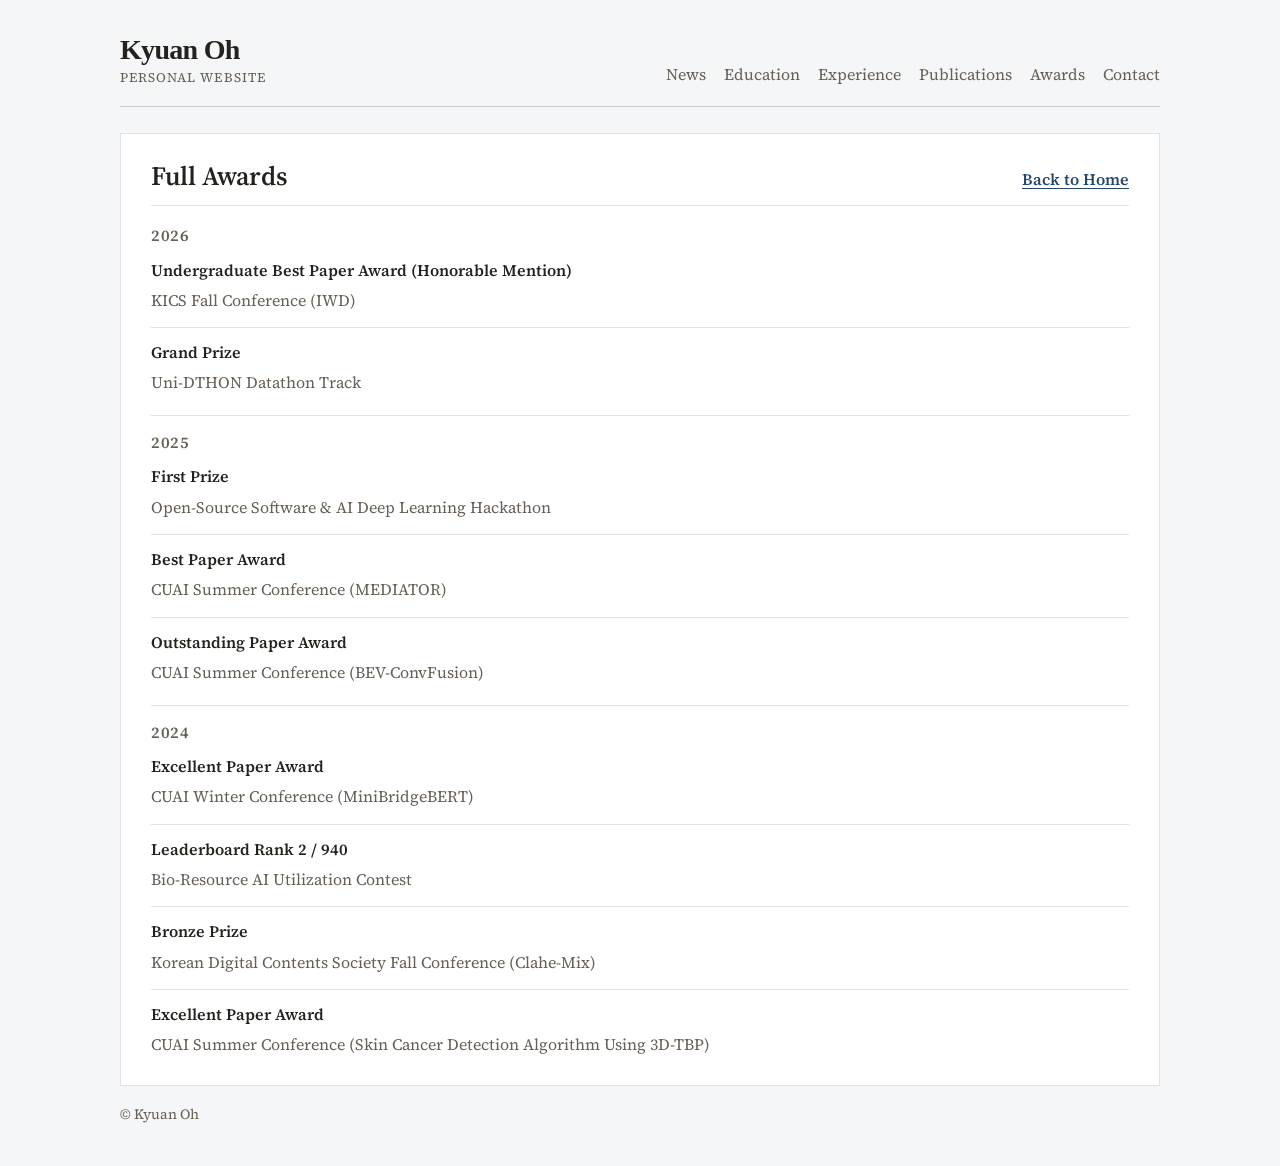
==== awards.html @ f1e6576f "Centre link icons on text and show email address in Contact" ====
<!DOCTYPE html>
<html lang="en">
  <head>
    <meta charset="UTF-8" />
    <script src="assets/js/viewport.js?v=20260709a"></script>
    <title>Kyuan Oh | Full Awards</title>
    <meta property="og:title" content="Kyuan Oh" />
    <meta property="og:description" content="Personal website for Kyuan Oh." />
    <meta property="og:type" content="website" />
    <meta property="og:image" content="https://kyuanoh.github.io/assets/images/social-preview.png" />
    <meta name="twitter:card" content="summary_large_image" />
    <meta name="twitter:image" content="https://kyuanoh.github.io/assets/images/social-preview.png" />
    <link rel="icon" href="assets/images/ko-mark.svg" type="image/svg+xml" />
    <link rel="apple-touch-icon" href="assets/images/apple-touch-icon.png" />
    <link rel="preconnect" href="https://fonts.googleapis.com" />
    <link rel="preconnect" href="https://fonts.gstatic.com" crossorigin />
    <link
      href="https://fonts.googleapis.com/css2?family=Inter:wght@400;500;600&family=Noto+Sans+KR:wght@400;500;600&family=Noto+Serif+KR:wght@400;500;600;700;900&family=Source+Serif+4:ital,opsz,wght@0,8..60,400;0,8..60,600;0,8..60,800;1,8..60,400&display=swap"
      rel="stylesheet"
    />
    <link rel="stylesheet" href="assets/css/styles.css?v=20261124t" />
    <script async src="https://www.googletagmanager.com/gtag/js?id=G-MFDS5FYYSD"></script>
    <script>
      window.dataLayer = window.dataLayer || [];
      function gtag(){dataLayer.push(arguments);}
      gtag('js', new Date());
      gtag('config', 'G-MFDS5FYYSD');
    </script>
  </head>
  <body data-page="onepage">
    <div class="onepage-shell">
      <header class="onepage-header">
        <a class="onepage-brand" href="index.html" aria-label="Kyuan Oh home">
          <span>Kyuan Oh</span>
          <small>Personal Website</small>
        </a>
        <nav class="onepage-nav" aria-label="Primary">
          <a href="index.html#news">News</a>
          <a href="index.html#education">Education</a>
          <a href="index.html#experience">Experience</a>
          <a href="publications.html">Publications</a>
          <a href="awards.html">Awards</a>
          <a href="index.html#contact">Contact</a>
        </nav>
      </header>

      <main class="onepage-main">
        <section class="onepage-box">
          <div class="section-heading-row">
            <h2>Full Awards</h2>
            <a class="text-link" href="index.html#awards">Back to Home</a>
          </div>
          <div class="award-year-list">
            <article>
              <p class="year-label">2026</p>
              <div class="onepage-simple-list">
                <article>
                  <h3>Undergraduate Best Paper Award (Honorable Mention)</h3>
                  <p>KICS Fall Conference (IWD)</p>
                </article>
                <article>
                  <h3>Grand Prize</h3>
                  <p>Uni-DTHON Datathon Track</p>
                </article>
              </div>
            </article>
            <article>
              <p class="year-label">2025</p>
              <div class="onepage-simple-list">
                <article>
                  <h3>First Prize</h3>
                  <p>Open-Source Software &amp; AI Deep Learning Hackathon</p>
                </article>
                <article>
                  <h3>Best Paper Award</h3>
                  <p>CUAI Summer Conference (MEDIATOR)</p>
                </article>
                <article>
                  <h3>Outstanding Paper Award</h3>
                  <p>CUAI Summer Conference (BEV-ConvFusion)</p>
                </article>
              </div>
            </article>
            <article>
              <p class="year-label">2024</p>
              <div class="onepage-simple-list">
                <article>
                  <h3>Excellent Paper Award</h3>
                  <p>CUAI Winter Conference (MiniBridgeBERT)</p>
                </article>
                <article>
                  <h3>Leaderboard Rank 2 / 940</h3>
                  <p>Bio-Resource AI Utilization Contest</p>
                </article>
                <article>
                  <h3>Bronze Prize</h3>
                  <p>Korean Digital Contents Society Fall Conference (Clahe-Mix)</p>
                </article>
                <article>
                  <h3>Excellent Paper Award</h3>
                  <p>CUAI Summer Conference (Skin Cancer Detection Algorithm Using 3D-TBP)</p>
                </article>
              </div>
            </article>
          </div>
        </section>
      </main>

      <footer class="onepage-footer">
        <p>© Kyuan Oh</p>
      </footer>
    </div>
  </body>
</html>
---- assets/css/styles.css ----
:root {
  --bg: #f5f6f7;
  --panel: #ffffff;
  --line: #e1e3e6;
  --line-strong: #c9cdd2;
  --text: #25221d;
  --muted: #665f55;
  --accent: #24476a;
  --red: #9b1c31;
  --serif: "Source Serif 4", "Noto Serif KR", Georgia, "Times New Roman", serif;
  --sans: "Inter", "Noto Sans KR", "Helvetica Neue", Helvetica, Arial, sans-serif;
  --font-serif: var(--serif);
}

* {
  box-sizing: border-box;
}

html {
  scroll-behavior: smooth;
}

body {
  min-width: 1120px;
  margin: 0;
  background: var(--bg);
  color: var(--text);
  font-family: var(--serif);
  -webkit-font-smoothing: antialiased;
  text-rendering: optimizeLegibility;
}

h1,
h2,
h3,
h4,
strong,
b {
  font-weight: 600;
}

a {
  color: inherit;
  text-decoration: none;
}

.onepage-shell {
  width: 1040px;
  margin: 0 auto;
  padding: 34px 0 28px;
}

.onepage-header {
  display: flex;
  align-items: flex-end;
  justify-content: space-between;
  gap: 28px;
  padding-bottom: 20px;
  border-bottom: 1px solid var(--line-strong);
}

.onepage-brand {
  display: grid;
  gap: 2px;
}

.onepage-brand span,
.onepage-bio h1 {
  font-family: Georgia, "Times New Roman", serif;
  font-weight: 600;
  letter-spacing: -0.025em;
}

.onepage-brand span {
  font-size: 1.75rem;
}

.onepage-brand small,
.onepage-kicker,
.onepage-footnote {
  color: var(--muted);
  font-size: 0.82rem;
  letter-spacing: 0.08em;
  text-transform: uppercase;
}

.onepage-nav {
  display: flex;
  gap: 18px;
  color: var(--muted);
  font-family: var(--serif);
}

.onepage-nav a {
  border-bottom: 1px solid transparent;
}

.onepage-nav a:hover {
  color: var(--text);
  border-bottom-color: var(--text);
}

.onepage-main,
.onepage-stack,
.award-year-list,
.award-org-list,
.dash-lines {
  display: grid;
}

.onepage-main {
  gap: 22px;
  padding-top: 26px;
}

.onepage-stack {
  gap: 22px;
}

.onepage-box {
  border: 1px solid var(--line);
  background: var(--panel);
  padding: 26px 30px;
}

.onepage-hero {
  display: grid;
  grid-template-columns: 240px minmax(0, 1fr);
  gap: 26px;
  align-items: start;
}

.onepage-portrait,
.education-logo-panel,
.onepage-logo-panel {
  border: 1px solid var(--line);
  background: #fff;
}

.onepage-portrait {
  padding: 0;
  border-radius: 0;
  overflow: visible;
}

.onepage-portrait img {
  display: block;
  width: 100%;
  height: auto;
  border-radius: 0;
  object-fit: initial;
}

.onepage-bio h1,
.onepage-box h2,
.onepage-box h3,
.onepage-box h4,
p {
  margin-top: 0;
}

.onepage-bio h1 {
  margin-bottom: 14px;
  font-size: 3.1rem;
  line-height: 1;
}

.korean-name {
  font-family: "Noto Serif KR", var(--serif);
  font-size: 0.8em;
  font-weight: 1000;
  letter-spacing: 0;
  white-space: nowrap;
  vertical-align: 0.08em;
}

.onepage-box h2 {
  margin-bottom: 16px;
  padding-bottom: 12px;
  border-bottom: 1px solid var(--line);
  font-size: 1.65rem;
  line-height: 1.25;
}

.onepage-box h3 {
  margin-bottom: 5px;
  font-size: 1rem;
  font-weight: 600;
  line-height: 1.45;
}

.onepage-box h4 {
  margin-bottom: 5px;
  font-size: 0.98rem;
  font-weight: 600;
}

.onepage-bio p,
.onepage-box p {
  color: var(--muted);
  line-height: 1.72;
}

.onepage-bio p {
  max-width: none;
  margin-bottom: 12px;
}

.onepage-kicker,
.onepage-footnote {
  margin-bottom: 10px;
}

.onepage-list article,
.onepage-publications article,
.onepage-simple-list article,
.onepage-logo-list article,
.award-year-list > article,
.award-org-list > article {
  border-top: 1px solid var(--line);
  padding-top: 13px;
}

.onepage-list article:first-child,
.onepage-publications article:first-child,
.onepage-simple-list article:first-child,
.onepage-logo-list article:first-child,
.award-year-list > article:first-child,
.award-org-list > article:first-child {
  border-top: 0;
  padding-top: 0;
}

.onepage-list article,
.onepage-publications article,
.onepage-simple-list article,
.onepage-logo-list article {
  padding-bottom: 13px;
}

.onepage-list article:last-child,
.onepage-publications article:last-child,
.onepage-simple-list article:last-child,
.onepage-logo-list article:last-child {
  padding-bottom: 0;
}


.news-list-onepage {
  padding-right: 0;
}

.news-list-onepage article {
  display: grid;
  grid-template-columns: 86px minmax(0, 1fr);
  gap: 18px;
  align-items: center;
}

.news-list-onepage article[hidden] {
  display: none;
}

.news-list-onepage article.page-first {
  border-top: 0;
  padding-top: 0;
}

.news-pager {
  display: flex;
  align-items: center;
  justify-content: center;
  gap: 12px;
  margin-top: 14px;
  color: var(--muted);
  font-family: var(--font-serif);
  font-size: 16px;
}

.news-pager[hidden] {
  display: none;
}

.news-pager button {
  display: inline-flex;
  align-items: center;
  justify-content: center;
  width: 28px;
  height: 28px;
  padding: 0;
  border: 0;
  background: transparent;
  color: var(--accent);
  cursor: pointer;
}

.news-pager button svg {
  display: block;
  width: 16px;
  height: 16px;
}

.news-pager [data-news-status] {
  line-height: 28px;
  font-variant-numeric: tabular-nums;
}

.news-list-onepage time {
  color: var(--text);
  font-weight: 600;
  font-variant-numeric: tabular-nums;
}

.news-list-onepage p,
.onepage-publications p,
.onepage-simple-list p,
.dash-lines p,
.dash-line,
.scholarship-items p {
  margin-bottom: 0;
}

.news-kaist,
.news-cau,
.text-link,
.text-links a {
  color: var(--accent);
}

.onepage-red,
.venue,
.text-link:hover,
.text-links a:hover {
  color: var(--red);
}

.news-strong,
.news-paper {
  color: var(--text);
  font-weight: 400;
}

.news-emphasis {
  font-weight: 600;
}

.onepage-education-card,
.onepage-logo-item {
  display: grid;
  grid-template-columns: 112px minmax(0, 1fr);
  gap: 22px;
  align-items: start;
}

.onepage-education-card,
.onepage-logo-item {
  align-items: center;
}

.education-logo-panel,
.onepage-logo-panel {
  display: flex;
  width: 112px;
  height: 112px;
  min-height: 112px;
  align-items: center;
  justify-content: center;
  padding: 18px;
}

.cuai-logo-panel {
  padding: 0;
}

#education .onepage-education-card + .onepage-education-card {
  margin-top: 20px;
  padding-top: 20px;
  border-top: 1px solid var(--line);
}

.kaist-logo-panel {
  padding: 8px;
}

.education-logo-panel .kaist-logo {
  width: 100%;
  max-width: 96px;
  height: auto;
}

.onepage-logo-panel {
  padding: 12px;
}

.education-logo-panel img,
.onepage-logo-panel img {
  display: block;
  max-width: 76px;
  max-height: 76px;
  object-fit: contain;
}

.education-logo-panel .cau-logo,
.onepage-logo-panel .cau-logo {
  max-width: 90px;
  max-height: 90px;
}

.education-logo-panel .cuai-logo,
.onepage-logo-panel .cuai-logo {
  width: 100%;
  height: 100%;
  max-width: none;
  max-height: none;
  object-fit: cover;
}

.onepage-logo-panel .cvml-logo {
  max-width: 96px;
  max-height: 96px;
}

.onepage-logo-panel .multi-logo {
  max-width: 98px;
  max-height: 74px;
}

.onepage-logo-item > div {
  min-height: 0;
}

.onepage-logo-item .experience-meta:last-child {
  margin-bottom: 0;
}

.education-copy article {
  border-top: 0;
  padding: 0;
}

.item-heading-row {
  display: flex;
  align-items: baseline;
  justify-content: space-between;
  gap: 24px;
}

.item-heading-row h3 {
  margin-bottom: 5px;
}

.item-heading-row span {
  flex: 0 0 auto;
  color: var(--muted);
  font-size: 0.96rem;
  white-space: nowrap;
}

.education-copy p {
  color: var(--text);
}

.education-copy p {
  margin-bottom: 9px;
  line-height: 1.78;
}

.education-copy .item-heading-row {
  margin-bottom: 9px;
}

.education-copy .item-heading-row h3 {
  margin-bottom: 0;
}

.education-copy p:last-child {
  margin-bottom: 0;
}

.community-row {
  display: flex;
  align-items: baseline;
  justify-content: space-between;
  gap: 24px;
  margin-bottom: 4px !important;
  line-height: 1.42 !important;
}

.education-copy .community-row {
  color: var(--muted);
}

.community-row span:last-child {
  flex: 0 0 auto;
  color: var(--muted);
  font-size: 0.96rem;
  white-space: nowrap;
}

.education-muted,
.venue-muted,
.scholarship-group > h3 span {
  color: var(--muted) !important;
}

.experience-meta {
  margin: 0 0 4px;
  line-height: 1.46;
}

.onepage-box .experience-role {
  color: var(--text);
}

.experience-link {
  margin-top: 4px;
}

.scholarship-group {
  border-top: 0;
  padding-top: 0;
}

.section-heading-row {
  display: flex;
  align-items: baseline;
  justify-content: space-between;
  gap: 18px;
  margin-bottom: 16px;
  padding-bottom: 12px;
  border-bottom: 1px solid var(--line);
}

.section-heading-row h2 {
  margin-bottom: 0;
  padding-bottom: 0;
  border-bottom: 0;
}

.onepage-publications article {
  display: grid;
  gap: 3px;
}

.venue,
.year-label {
  font-weight: 600;
  font-variant-numeric: tabular-nums;
}

.venue {
  margin-bottom: 3px;
  font-size: 0.86rem;
  font-weight: 800;
}

.year-label {
  margin-bottom: 9px;
  color: var(--accent);
  letter-spacing: 0.04em;
}

.compact-list article {
  padding-top: 10px;
  padding-bottom: 10px;
}

.award-year-list,
.award-org-list {
  gap: 18px;
}

.award-year-list > article,
.award-org-list > article {
  padding-bottom: 0;
}

.award-org-list > article > h3 {
  margin-bottom: 8px;
}

.dash-lines {
  gap: 2px;
}

.dash-lines p,
.dash-line {
  color: var(--muted);
  line-height: 1.7;
}

.scholarship-items {
  display: grid;
  gap: 4px;
  padding-left: 0;
}

.scholarship-row {
  display: flex;
  align-items: baseline;
  justify-content: space-between;
  gap: 24px;
}

.scholarship-row span:last-child {
  flex: 0 0 auto;
  color: var(--muted);
  font-size: 0.96rem;
  white-space: nowrap;
}

.scholarship-items strong {
  color: inherit;
  font-weight: 400;
}

.text-links {
  display: flex;
  flex-wrap: wrap;
  gap: 14px;
  margin-top: 7px;
}

.profile-text-links {
  margin-top: 16px;
}

.profile-birthdate {
  display: inline-flex;
  align-items: center;
  gap: 6px;
  margin-left: auto;
  color: var(--muted);
  font-size: 0.88rem;
  white-space: nowrap;
}

.profile-birthdate svg {
  width: 15px;
  height: 15px;
  flex: none;
}

.contact-text-links {
  margin-top: 12px;
}

.text-link,
.text-links a {
  font-weight: 600;
  text-decoration: underline;
  text-decoration-thickness: 1px;
  text-underline-offset: 3px;
}

.onepage-footer {
  padding-top: 18px;
  color: var(--muted);
  font-size: 0.88rem;
}

.news-kaist {
  color: #005096;
}

.news-cau {
  color: #286ebe;
}

.news-cuai {
  color: #142846;
}

.onepage-publications p strong {
  color: var(--text);
  font-weight: 600;
}

.paper-title-link {
  color: inherit;
  text-decoration: none;
}

.paper-title-link:hover {
  color: var(--accent);
  text-decoration: underline;
  text-decoration-thickness: 1px;
  text-underline-offset: 3px;
}

.profile-text-links a {
  display: inline-flex;
  align-items: center;
  gap: 6px;
  text-decoration: none;
}

.profile-text-links a:hover span {
  text-decoration: underline;
  text-decoration-thickness: 1px;
  text-underline-offset: 3px;
}

.link-icon {
  width: 15px;
  height: 15px;
  flex: none;
}

/* Spacing after removing link buttons */
/* Match Education spacing */
.onepage-logo-item .item-heading-row {
  margin-bottom: 9px;
}

.onepage-logo-item .item-heading-row h3 {
  margin-bottom: 0;
}

.onepage-logo-item .experience-meta {
  margin-bottom: 9px;
  line-height: 1.78;
}

.onepage-logo-list article {
  padding-top: 20px;
  padding-bottom: 20px;
}

.onepage-publications article {
  gap: 6px;
  padding-top: 18px;
  padding-bottom: 18px;
}

.onepage-publications article > h3 {
  margin-bottom: 2px;
}

.profile-text-links {
  align-items: center;
}

.profile-text-links a,
.profile-text-links .profile-birthdate {
  font-size: 0.9rem;
  line-height: 1.4;
}

.profile-text-links .link-icon {
  width: 14px;
  height: 14px;
}

.profile-text-links a {
  color: var(--text);
}

.profile-text-links a:hover {
  color: var(--accent);
}

.onepage-bio p:not(.onepage-kicker) {
  font-size: 0.95rem;
}

.onepage-bio h1 {
  font-size: 2.6rem;
}

/* Portrait stretches to the height of the bio text */
.onepage-hero {
  grid-template-columns: 260px minmax(0, 1fr);
  align-items: stretch;
}

.onepage-portrait {
  position: relative;
  min-height: 320px;
}

.onepage-portrait img {
  position: absolute;
  inset: 0;
  width: 100%;
  height: 100%;
  object-fit: cover;
  object-position: center 25%;
}

/* Contact link: same style as profile links */
.contact-text-links a {
  display: inline-flex;
  align-items: center;
  gap: 6px;
  color: var(--text);
  font-size: 0.9rem;
  line-height: 1.4;
  text-decoration: none;
}

.contact-text-links a:hover {
  color: var(--accent);
}

.contact-text-links a:hover span {
  text-decoration: underline;
  text-decoration-thickness: 1px;
  text-underline-offset: 3px;
}

.contact-text-links .link-icon {
  width: 14px;
  height: 14px;
}

/* Optical centring of link icons on the text (cap-height centre, not line box) */
.profile-text-links,
.profile-text-links a,
.contact-text-links a,
.profile-birthdate {
  align-items: baseline;
}

.profile-text-links .link-icon,
.contact-text-links .link-icon,
.profile-birthdate svg {
  width: 0.95em;
  height: 0.95em;
  align-self: baseline;
  transform: translateY(0.15em);
}

.contact-text-links .contact-address {
  color: var(--muted);
}

.contact-text-links a:hover .contact-address {
  color: var(--accent);
  text-decoration: none;
}
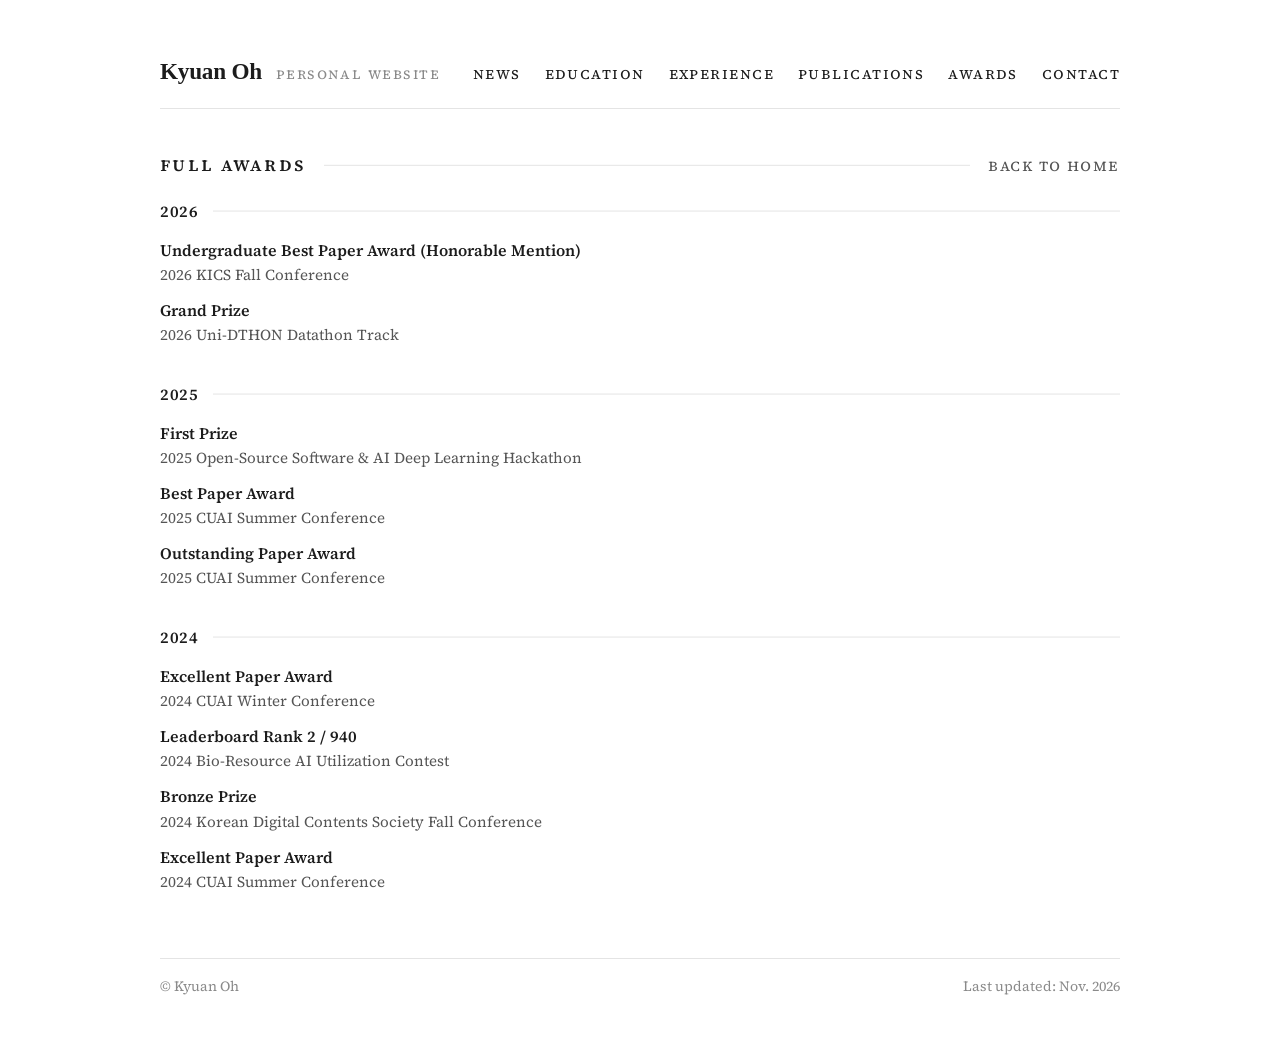
==== commit f56b02a9: "Redesign site as a borderless academic page and update CV - White page without cards; small-caps sec" ====
--- a/awards.html
+++ b/awards.html
@@ -18,7 +18,7 @@
       href="https://fonts.googleapis.com/css2?family=Inter:wght@400;500;600&family=Noto+Sans+KR:wght@400;500;600&family=Noto+Serif+KR:wght@400;500;600;700;900&family=Source+Serif+4:ital,opsz,wght@0,8..60,400;0,8..60,600;0,8..60,800;1,8..60,400&display=swap"
       rel="stylesheet"
     />
-    <link rel="stylesheet" href="assets/css/styles.css?v=20261124t" />
+    <link rel="stylesheet" href="assets/css/styles.css?v=academic33" />
     <script async src="https://www.googletagmanager.com/gtag/js?id=G-MFDS5FYYSD"></script>
     <script>
       window.dataLayer = window.dataLayer || [];
@@ -56,11 +56,11 @@
               <div class="onepage-simple-list">
                 <article>
                   <h3>Undergraduate Best Paper Award (Honorable Mention)</h3>
-                  <p>KICS Fall Conference (IWD)</p>
+                  <p>2026 KICS Fall Conference</p>
                 </article>
                 <article>
                   <h3>Grand Prize</h3>
-                  <p>Uni-DTHON Datathon Track</p>
+                  <p>2026 Uni-DTHON Datathon Track</p>
                 </article>
               </div>
             </article>
@@ -69,15 +69,15 @@
               <div class="onepage-simple-list">
                 <article>
                   <h3>First Prize</h3>
-                  <p>Open-Source Software &amp; AI Deep Learning Hackathon</p>
+                  <p>2025 Open-Source Software &amp; AI Deep Learning Hackathon</p>
                 </article>
                 <article>
                   <h3>Best Paper Award</h3>
-                  <p>CUAI Summer Conference (MEDIATOR)</p>
+                  <p>2025 CUAI Summer Conference</p>
                 </article>
                 <article>
                   <h3>Outstanding Paper Award</h3>
-                  <p>CUAI Summer Conference (BEV-ConvFusion)</p>
+                  <p>2025 CUAI Summer Conference</p>
                 </article>
               </div>
             </article>
@@ -86,19 +86,19 @@
               <div class="onepage-simple-list">
                 <article>
                   <h3>Excellent Paper Award</h3>
-                  <p>CUAI Winter Conference (MiniBridgeBERT)</p>
+                  <p>2024 CUAI Winter Conference</p>
                 </article>
                 <article>
                   <h3>Leaderboard Rank 2 / 940</h3>
-                  <p>Bio-Resource AI Utilization Contest</p>
+                  <p>2024 Bio-Resource AI Utilization Contest</p>
                 </article>
                 <article>
                   <h3>Bronze Prize</h3>
-                  <p>Korean Digital Contents Society Fall Conference (Clahe-Mix)</p>
+                  <p>2024 Korean Digital Contents Society Fall Conference</p>
                 </article>
                 <article>
                   <h3>Excellent Paper Award</h3>
-                  <p>CUAI Summer Conference (Skin Cancer Detection Algorithm Using 3D-TBP)</p>
+                  <p>2024 CUAI Summer Conference</p>
                 </article>
               </div>
             </article>
@@ -108,6 +108,7 @@
 
       <footer class="onepage-footer">
         <p>© Kyuan Oh</p>
+        <p class="last-updated">Last updated: Nov. 2026</p>
       </footer>
     </div>
   </body>
--- a/assets/css/styles.css
+++ b/assets/css/styles.css
@@ -1,15 +1,20 @@
+/* ==========================================================================
+   Kyuan Oh — academic homepage
+   Quiet, document-like layout: white page, generous whitespace, small-caps
+   section titles with a hairline rule, one navy link colour and one crimson
+   accent for venues.
+   ========================================================================== */
+
 :root {
-  --bg: #f5f6f7;
-  --panel: #ffffff;
-  --line: #e1e3e6;
-  --line-strong: #c9cdd2;
-  --text: #25221d;
-  --muted: #665f55;
-  --accent: #24476a;
-  --red: #9b1c31;
+  --bg: #ffffff;
+  --text: #1c1c1c;
+  --muted: #555555;
+  --faint: #8a8a8a;
+  --line: #e4e4e4;
+  --accent: #1f3f6b;
+  --red: #8c1d2c;
   --serif: "Source Serif 4", "Noto Serif KR", Georgia, "Times New Roman", serif;
-  --sans: "Inter", "Noto Sans KR", "Helvetica Neue", Helvetica, Arial, sans-serif;
-  --font-serif: var(--serif);
+  --display: Georgia, "Times New Roman", serif;
 }
 
 * {
@@ -18,6 +23,7 @@
 
 html {
   scroll-behavior: smooth;
+  scroll-padding-top: 28px;
 }
 
 body {
@@ -26,8 +32,24 @@
   background: var(--bg);
   color: var(--text);
   font-family: var(--serif);
+  font-size: 16px;
+  line-height: 1.65;
   -webkit-font-smoothing: antialiased;
   text-rendering: optimizeLegibility;
+  font-kerning: normal;
+}
+
+a {
+  color: inherit;
+  text-decoration: none;
+}
+
+h1,
+h2,
+h3,
+h4,
+p {
+  margin: 0;
 }
 
 h1,
@@ -39,130 +61,199 @@
   font-weight: 600;
 }
 
-a {
+/* ---------- Page frame ---------- */
+
+.onepage-shell {
+  width: 960px;
+  margin: 0 auto;
+  padding: 52px 0 44px;
+}
+
+.onepage-main > * + *,
+.onepage-stack > * + * {
+  margin-top: 56px;
+}
+
+.onepage-main {
+  padding-top: 44px;
+}
+
+.onepage-box {
+  padding: 0;
+  border: 0;
+  background: transparent;
+}
+
+/* ---------- Header ---------- */
+
+.onepage-header {
+  display: flex;
+  align-items: baseline;
+  justify-content: space-between;
+  gap: 32px;
+  padding-bottom: 18px;
+  border-bottom: 1px solid var(--line);
+}
+
+.onepage-brand {
+  display: flex;
+  align-items: baseline;
+  gap: 14px;
+}
+
+.onepage-brand span {
+  font-family: var(--display);
+  font-size: 1.45rem;
+  font-weight: 600;
+  letter-spacing: -0.01em;
+}
+
+.onepage-brand small {
+  color: var(--faint);
+  font-size: 0.95rem;
+  font-variant: all-small-caps;
+  letter-spacing: 0.1em;
+}
+
+.onepage-nav {
+  display: flex;
+  gap: 24px;
+  color: var(--muted);
+  font-size: 1rem;
+  font-variant: all-small-caps;
+  letter-spacing: 0.09em;
+}
+
+.onepage-nav a {
+  padding-bottom: 2px;
+  border-bottom: 1px solid transparent;
+  transition: color 0.15s ease, border-color 0.15s ease;
+}
+
+.onepage-nav a:hover {
+  color: var(--text);
+  border-bottom-color: var(--text);
+}
+
+/* ---------- Section titles ---------- */
+
+.onepage-box h2 {
+  display: flex;
+  align-items: center;
+  gap: 18px;
+  margin-bottom: 22px;
+  color: var(--text);
+  font-size: 1.2rem;
+  font-variant: all-small-caps;
+  font-weight: 600;
+  letter-spacing: 0.12em;
+  line-height: 1.2;
+}
+
+.onepage-box h2::after {
+  content: "";
+  flex: 1;
+  height: 1px;
+  background: var(--line);
+}
+
+.section-heading-row {
+  display: flex;
+  align-items: center;
+  gap: 18px;
+  margin-bottom: 22px;
+}
+
+.section-heading-row h2 {
+  flex: 1;
+  margin-bottom: 0;
+}
+
+.text-link {
+  flex: none;
+  color: var(--muted);
+  font-size: 1.04rem;
+  font-variant: all-small-caps;
+  letter-spacing: 0.09em;
+  line-height: 1.2;
+  transition: color 0.15s ease;
+}
+
+.text-link:hover {
+  color: var(--accent);
+  text-decoration: underline;
+  text-decoration-thickness: 1px;
+  text-underline-offset: 4px;
+}
+
+.onepage-box h3 {
+  font-size: 1rem;
+  line-height: 1.45;
+}
+
+.onepage-box p {
+  color: var(--muted);
+}
+
+/* ---------- Links shared by titles ---------- */
+
+.paper-title-link {
   color: inherit;
-  text-decoration: none;
-}
-
-.onepage-shell {
-  width: 1040px;
-  margin: 0 auto;
-  padding: 34px 0 28px;
-}
-
-.onepage-header {
-  display: flex;
-  align-items: flex-end;
-  justify-content: space-between;
-  gap: 28px;
-  padding-bottom: 20px;
-  border-bottom: 1px solid var(--line-strong);
-}
-
-.onepage-brand {
-  display: grid;
-  gap: 2px;
-}
-
-.onepage-brand span,
+  transition: color 0.15s ease;
+}
+
+.paper-title-link:hover {
+  color: var(--accent);
+  text-decoration: underline;
+  text-decoration-thickness: 1px;
+  text-underline-offset: 3px;
+}
+
+/* ---------- Hero ---------- */
+
+.onepage-hero {
+  display: grid;
+  grid-template-columns: 228px minmax(0, 1fr);
+  gap: 44px;
+  align-items: stretch;
+}
+
+.onepage-portrait {
+  position: relative;
+  min-height: 304px;
+  overflow: hidden;
+  background: transparent;
+}
+
+.onepage-portrait img {
+  position: absolute;
+  inset: 0;
+  width: 100%;
+  height: 100%;
+  object-fit: cover;
+  object-position: center 25%;
+}
+
+.onepage-bio {
+  display: flex;
+  flex-direction: column;
+}
+
+.onepage-kicker {
+  margin-bottom: 4px !important;
+  color: var(--faint) !important;
+  font-size: 1rem;
+  font-variant: all-small-caps;
+  letter-spacing: 0.11em;
+}
+
 .onepage-bio h1 {
-  font-family: Georgia, "Times New Roman", serif;
-  font-weight: 600;
-  letter-spacing: -0.025em;
-}
-
-.onepage-brand span {
-  font-size: 1.75rem;
-}
-
-.onepage-brand small,
-.onepage-kicker,
-.onepage-footnote {
-  color: var(--muted);
-  font-size: 0.82rem;
-  letter-spacing: 0.08em;
-  text-transform: uppercase;
-}
-
-.onepage-nav {
-  display: flex;
-  gap: 18px;
-  color: var(--muted);
-  font-family: var(--serif);
-}
-
-.onepage-nav a {
-  border-bottom: 1px solid transparent;
-}
-
-.onepage-nav a:hover {
-  color: var(--text);
-  border-bottom-color: var(--text);
-}
-
-.onepage-main,
-.onepage-stack,
-.award-year-list,
-.award-org-list,
-.dash-lines {
-  display: grid;
-}
-
-.onepage-main {
-  gap: 22px;
-  padding-top: 26px;
-}
-
-.onepage-stack {
-  gap: 22px;
-}
-
-.onepage-box {
-  border: 1px solid var(--line);
-  background: var(--panel);
-  padding: 26px 30px;
-}
-
-.onepage-hero {
-  display: grid;
-  grid-template-columns: 240px minmax(0, 1fr);
-  gap: 26px;
-  align-items: start;
-}
-
-.onepage-portrait,
-.education-logo-panel,
-.onepage-logo-panel {
-  border: 1px solid var(--line);
-  background: #fff;
-}
-
-.onepage-portrait {
-  padding: 0;
-  border-radius: 0;
-  overflow: visible;
-}
-
-.onepage-portrait img {
-  display: block;
-  width: 100%;
-  height: auto;
-  border-radius: 0;
-  object-fit: initial;
-}
-
-.onepage-bio h1,
-.onepage-box h2,
-.onepage-box h3,
-.onepage-box h4,
-p {
-  margin-top: 0;
-}
-
-.onepage-bio h1 {
-  margin-bottom: 14px;
-  font-size: 3.1rem;
-  line-height: 1;
+  margin-bottom: 18px;
+  font-family: var(--display);
+  font-size: 2.5rem;
+  font-weight: 600;
+  letter-spacing: -0.015em;
+  line-height: 1.1;
 }
 
 .korean-name {
@@ -174,96 +265,124 @@
   vertical-align: 0.08em;
 }
 
-.onepage-box h2 {
-  margin-bottom: 16px;
-  padding-bottom: 12px;
-  border-bottom: 1px solid var(--line);
-  font-size: 1.65rem;
-  line-height: 1.25;
-}
-
-.onepage-box h3 {
-  margin-bottom: 5px;
-  font-size: 1rem;
-  font-weight: 600;
-  line-height: 1.45;
-}
-
-.onepage-box h4 {
-  margin-bottom: 5px;
-  font-size: 0.98rem;
-  font-weight: 600;
-}
-
-.onepage-bio p,
-.onepage-box p {
-  color: var(--muted);
+.onepage-bio > p:not(.onepage-kicker) {
+  margin-bottom: 12px;
+  color: var(--text);
+  font-size: 0.97rem;
   line-height: 1.72;
 }
 
-.onepage-bio p {
-  max-width: none;
-  margin-bottom: 12px;
-}
-
-.onepage-kicker,
-.onepage-footnote {
-  margin-bottom: 10px;
-}
-
-.onepage-list article,
-.onepage-publications article,
-.onepage-simple-list article,
-.onepage-logo-list article,
-.award-year-list > article,
-.award-org-list > article {
+.onepage-bio > p:last-of-type {
+  margin-bottom: 20px;
+}
+
+/* Profile link row */
+
+.text-links {
+  display: flex;
+  flex-wrap: wrap;
+  align-items: baseline;
+  gap: 6px 22px;
+}
+
+.profile-text-links {
+  margin-top: auto;
+  padding-top: 14px;
   border-top: 1px solid var(--line);
-  padding-top: 13px;
-}
-
-.onepage-list article:first-child,
-.onepage-publications article:first-child,
-.onepage-simple-list article:first-child,
-.onepage-logo-list article:first-child,
-.award-year-list > article:first-child,
-.award-org-list > article:first-child {
-  border-top: 0;
-  padding-top: 0;
-}
-
-.onepage-list article,
-.onepage-publications article,
-.onepage-simple-list article,
-.onepage-logo-list article {
-  padding-bottom: 13px;
-}
-
-.onepage-list article:last-child,
-.onepage-publications article:last-child,
-.onepage-simple-list article:last-child,
-.onepage-logo-list article:last-child {
-  padding-bottom: 0;
-}
-
+}
+
+.profile-text-links a {
+  display: inline-flex;
+  align-items: baseline;
+  gap: 7px;
+  color: var(--text);
+  font-size: 0.93rem;
+  transition: color 0.15s ease;
+}
+
+.profile-text-links a:hover {
+  color: var(--accent);
+}
+
+.profile-text-links a:hover span {
+  text-decoration: underline;
+  text-decoration-thickness: 1px;
+  text-underline-offset: 3px;
+}
+
+.link-icon,
+.profile-birthdate svg {
+  flex: none;
+  width: 0.95em;
+  height: 0.95em;
+  align-self: baseline;
+  transform: translateY(0.15em);
+}
+
+.profile-birthdate {
+  display: inline-flex;
+  align-items: baseline;
+  gap: 7px;
+  margin-left: auto;
+  color: var(--faint);
+  font-size: 0.93rem;
+  font-variant-numeric: tabular-nums;
+  white-space: nowrap;
+}
+
+/* ---------- News ---------- */
 
 .news-list-onepage {
-  padding-right: 0;
+  display: grid;
+  gap: 11px;
 }
 
 .news-list-onepage article {
   display: grid;
-  grid-template-columns: 86px minmax(0, 1fr);
-  gap: 18px;
-  align-items: center;
+  grid-template-columns: 76px minmax(0, 1fr);
+  gap: 22px;
+  align-items: baseline;
 }
 
 .news-list-onepage article[hidden] {
   display: none;
 }
 
-.news-list-onepage article.page-first {
-  border-top: 0;
-  padding-top: 0;
+.news-list-onepage time {
+  color: var(--faint);
+  font-size: 0.95rem;
+  font-variant-numeric: tabular-nums;
+}
+
+.news-list-onepage p {
+  color: var(--muted);
+  font-size: 0.97rem;
+  line-height: 1.6;
+}
+
+.news-kaist,
+.news-cau,
+.news-cuai,
+.news-strong,
+.news-paper {
+  color: var(--text);
+}
+
+.news-strong {
+  font-weight: 400;
+}
+
+.news-emphasis {
+  font-weight: 600;
+}
+
+.news-paper {
+  font-style: italic;
+}
+
+.onepage-red {
+  color: #9b1c31;
+  font-weight: 600;
 }
 
 .news-pager {
@@ -273,7 +392,6 @@
   gap: 12px;
   margin-top: 14px;
   color: var(--muted);
-  font-family: var(--font-serif);
   font-size: 16px;
 }
 
@@ -290,8 +408,13 @@
   padding: 0;
   border: 0;
   background: transparent;
-  color: var(--accent);
+  color: #24476a;
   cursor: pointer;
+}
+
+.news-pager [data-news-status] {
+  line-height: 28px;
+  font-variant-numeric: tabular-nums;
 }
 
 .news-pager button svg {
@@ -300,141 +423,61 @@
   height: 16px;
 }
 
-.news-pager [data-news-status] {
-  line-height: 28px;
-  font-variant-numeric: tabular-nums;
-}
-
-.news-list-onepage time {
-  color: var(--text);
-  font-weight: 600;
-  font-variant-numeric: tabular-nums;
-}
-
-.news-list-onepage p,
-.onepage-publications p,
-.onepage-simple-list p,
-.dash-lines p,
-.dash-line,
-.scholarship-items p {
-  margin-bottom: 0;
-}
-
-.news-kaist,
-.news-cau,
-.text-link,
-.text-links a {
-  color: var(--accent);
-}
-
-.onepage-red,
-.venue,
-.text-link:hover,
-.text-links a:hover {
-  color: var(--red);
-}
-
-.news-strong,
-.news-paper {
-  color: var(--text);
-  font-weight: 400;
-}
-
-.news-emphasis {
-  font-weight: 600;
-}
+/* ---------- Logo cards: education, experience, service ---------- */
 
 .onepage-education-card,
 .onepage-logo-item {
   display: grid;
-  grid-template-columns: 112px minmax(0, 1fr);
-  gap: 22px;
+  grid-template-columns: 80px minmax(0, 1fr);
+  gap: 24px;
   align-items: start;
 }
 
-.onepage-education-card,
-.onepage-logo-item {
-  align-items: center;
+#education .onepage-education-card + .onepage-education-card,
+.onepage-logo-item + .onepage-logo-item {
+  margin-top: 26px;
+}
+
+.onepage-logo-list {
+  display: grid;
 }
 
 .education-logo-panel,
 .onepage-logo-panel {
   display: flex;
-  width: 112px;
-  height: 112px;
-  min-height: 112px;
+  width: 80px;
+  height: 80px;
   align-items: center;
   justify-content: center;
-  padding: 18px;
+  padding: 9px;
+  border: 1px solid var(--line);
+  background: #fff;
+}
+
+.kaist-logo-panel {
+  padding: 4px;
 }
 
 .cuai-logo-panel {
   padding: 0;
-}
-
-#education .onepage-education-card + .onepage-education-card {
-  margin-top: 20px;
-  padding-top: 20px;
-  border-top: 1px solid var(--line);
-}
-
-.kaist-logo-panel {
-  padding: 8px;
-}
-
-.education-logo-panel .kaist-logo {
-  width: 100%;
-  max-width: 96px;
-  height: auto;
-}
-
-.onepage-logo-panel {
-  padding: 12px;
+  overflow: hidden;
 }
 
 .education-logo-panel img,
 .onepage-logo-panel img {
   display: block;
-  max-width: 76px;
-  max-height: 76px;
+  max-width: 100%;
+  max-height: 100%;
   object-fit: contain;
 }
 
-.education-logo-panel .cau-logo,
-.onepage-logo-panel .cau-logo {
-  max-width: 90px;
-  max-height: 90px;
-}
-
-.education-logo-panel .cuai-logo,
-.onepage-logo-panel .cuai-logo {
+.education-logo-panel .cuai-logo {
   width: 100%;
   height: 100%;
-  max-width: none;
-  max-height: none;
   object-fit: cover;
 }
 
-.onepage-logo-panel .cvml-logo {
-  max-width: 96px;
-  max-height: 96px;
-}
-
-.onepage-logo-panel .multi-logo {
-  max-width: 98px;
-  max-height: 74px;
-}
-
-.onepage-logo-item > div {
-  min-height: 0;
-}
-
-.onepage-logo-item .experience-meta:last-child {
-  margin-bottom: 0;
-}
-
 .education-copy article {
-  border-top: 0;
   padding: 0;
 }
 
@@ -443,38 +486,47 @@
   align-items: baseline;
   justify-content: space-between;
   gap: 24px;
-}
-
-.item-heading-row h3 {
-  margin-bottom: 5px;
-}
-
-.item-heading-row span {
-  flex: 0 0 auto;
+  margin-bottom: 3px;
+}
+
+.item-heading-row span,
+.community-row span:last-child,
+.scholarship-row span:last-child {
+  flex: none;
+  color: var(--faint);
+  font-size: 0.93rem;
+  font-variant-numeric: tabular-nums;
+  white-space: nowrap;
+}
+
+.education-copy p,
+.experience-meta {
+  font-size: 0.97rem;
+  line-height: 1.65;
+}
+
+.education-copy p {
+  color: var(--text);
+}
+
+.education-copy .education-muted {
   color: var(--muted);
-  font-size: 0.96rem;
-  white-space: nowrap;
-}
-
-.education-copy p {
-  color: var(--text);
-}
-
-.education-copy p {
-  margin-bottom: 9px;
-  line-height: 1.78;
-}
-
-.education-copy .item-heading-row {
-  margin-bottom: 9px;
-}
-
-.education-copy .item-heading-row h3 {
-  margin-bottom: 0;
-}
-
-.education-copy p:last-child {
-  margin-bottom: 0;
+}
+
+.education-muted[aria-hidden="true"] {
+  display: none;
+}
+
+.experience-meta {
+  color: var(--muted);
+}
+
+.onepage-box .experience-role {
+  color: var(--text);
+}
+
+#community .education-copy h3 {
+  margin-bottom: 4px;
 }
 
 .community-row {
@@ -482,117 +534,121 @@
   align-items: baseline;
   justify-content: space-between;
   gap: 24px;
-  margin-bottom: 4px !important;
-  line-height: 1.42 !important;
-}
-
-.education-copy .community-row {
-  color: var(--muted);
-}
-
-.community-row span:last-child {
-  flex: 0 0 auto;
-  color: var(--muted);
-  font-size: 0.96rem;
-  white-space: nowrap;
-}
-
-.education-muted,
-.venue-muted,
-.scholarship-group > h3 span {
   color: var(--muted) !important;
 }
 
-.experience-meta {
-  margin: 0 0 4px;
-  line-height: 1.46;
-}
-
-.onepage-box .experience-role {
-  color: var(--text);
-}
-
-.experience-link {
-  margin-top: 4px;
-}
-
-.scholarship-group {
-  border-top: 0;
-  padding-top: 0;
-}
-
-.section-heading-row {
-  display: flex;
-  align-items: baseline;
-  justify-content: space-between;
-  gap: 18px;
+/* ---------- Publications ---------- */
+
+.onepage-footnote {
   margin-bottom: 16px;
-  padding-bottom: 12px;
-  border-bottom: 1px solid var(--line);
-}
-
-.section-heading-row h2 {
-  margin-bottom: 0;
-  padding-bottom: 0;
-  border-bottom: 0;
-}
-
-.onepage-publications article {
-  display: grid;
-  gap: 3px;
-}
-
-.venue,
-.year-label {
-  font-weight: 600;
-  font-variant-numeric: tabular-nums;
+  color: var(--faint) !important;
+  font-size: 0.9rem;
+  font-style: italic;
+}
+
+.onepage-publications {
+  display: grid;
+  gap: 20px;
+}
+
+.pub-body {
+  display: grid;
+  row-gap: 2px;
 }
 
 .venue {
   margin-bottom: 3px;
+  color: #9b1c31;
   font-size: 0.86rem;
+  font-variant-numeric: tabular-nums;
   font-weight: 800;
+  white-space: nowrap;
+}
+
+.venue-muted {
+  color: var(--faint) !important;
+  font-weight: 600;
+}
+
+.onepage-publications h3 {
+  margin-bottom: 2px;
+  color: var(--text);
+}
+
+.onepage-publications p {
+  font-size: 0.95rem;
+  line-height: 1.6;
+}
+
+.onepage-publications p + p {
+  font-style: italic;
+}
+
+.onepage-publications p strong {
+  color: var(--text);
+  text-decoration: underline;
+  text-decoration-thickness: 1px;
+  text-underline-offset: 3px;
+}
+
+/* Year groups on the full lists */
+
+.award-year-list {
+  display: grid;
+  gap: 34px;
 }
 
 .year-label {
-  margin-bottom: 9px;
-  color: var(--accent);
+  display: flex;
+  align-items: center;
+  gap: 14px;
+  margin-bottom: 14px !important;
+  color: var(--text) !important;
+  font-size: 1rem;
+  font-variant-numeric: tabular-nums;
+  font-weight: 600;
   letter-spacing: 0.04em;
 }
 
-.compact-list article {
-  padding-top: 10px;
-  padding-bottom: 10px;
-}
-
-.award-year-list,
+.award-year-list .onepage-simple-list {
+  display: grid;
+  gap: 12px;
+}
+
+.award-year-list .onepage-simple-list p {
+  font-size: 0.95rem;
+}
+
+/* ---------- Awards and scholarships ---------- */
+
 .award-org-list {
-  gap: 18px;
-}
-
-.award-year-list > article,
-.award-org-list > article {
-  padding-bottom: 0;
-}
-
-.award-org-list > article > h3 {
-  margin-bottom: 8px;
+  display: grid;
+  gap: 14px;
 }
 
 .dash-lines {
-  gap: 2px;
-}
-
-.dash-lines p,
-.dash-line {
+  display: grid;
+}
+
+.dash-line,
+.dash-lines p {
   color: var(--muted);
-  line-height: 1.7;
+  font-size: 0.95rem;
+  line-height: 1.6;
+}
+
+.scholarship-group > h3 {
+  margin-bottom: 6px;
+}
+
+.scholarship-group > h3 span {
+  color: var(--faint);
+  font-weight: 400;
 }
 
 .scholarship-items {
   display: grid;
-  gap: 4px;
-  padding-left: 0;
+  gap: 3px;
 }
 
 .scholarship-row {
@@ -600,13 +656,8 @@
   align-items: baseline;
   justify-content: space-between;
   gap: 24px;
-}
-
-.scholarship-row span:last-child {
-  flex: 0 0 auto;
-  color: var(--muted);
-  font-size: 0.96rem;
-  white-space: nowrap;
+  color: var(--muted) !important;
+  font-size: 0.97rem;
 }
 
 .scholarship-items strong {
@@ -614,228 +665,184 @@
   font-weight: 400;
 }
 
-.text-links {
-  display: flex;
-  flex-wrap: wrap;
-  gap: 14px;
-  margin-top: 7px;
-}
-
-.profile-text-links {
-  margin-top: 16px;
-}
-
-.profile-birthdate {
-  display: inline-flex;
-  align-items: center;
-  gap: 6px;
-  margin-left: auto;
-  color: var(--muted);
+/* ---------- Contact ---------- */
+
+#contact p {
+  color: var(--text);
+  font-size: 0.97rem;
+}
+
+.contact-inline {
+  color: var(--text);
+  text-decoration: underline;
+  text-decoration-color: var(--faint);
+  text-decoration-thickness: 1px;
+  text-underline-offset: 3px;
+  white-space: nowrap;
+  transition: color 0.15s ease;
+}
+
+.contact-inline:hover {
+  color: var(--accent);
+  text-decoration-color: currentColor;
+}
+
+/* ---------- Footer ---------- */
+
+.onepage-footer {
+  margin-top: 64px;
+  padding-top: 16px;
+  border-top: 1px solid var(--line);
+  color: var(--faint);
   font-size: 0.88rem;
-  white-space: nowrap;
-}
-
-.profile-birthdate svg {
-  width: 15px;
-  height: 15px;
-  flex: none;
-}
-
-.contact-text-links {
-  margin-top: 12px;
-}
-
-.text-link,
-.text-links a {
-  font-weight: 600;
+}
+
+.onepage-footer p {
+  margin: 0;
+}
+
+.onepage-education-card.no-logo {
+  grid-template-columns: minmax(0, 1fr);
+}
+
+.fn-sym {
+  font-style: normal;
+}
+
+/* News: institution colours as on the original site */
+.news-kaist {
+  color: #005096;
+}
+
+.news-cau {
+  color: #286ebe;
+}
+
+.news-cuai {
+  color: #142846;
+}
+
+/* Bio: institutions and key concept */
+.bio-org {
+  color: var(--text);
+  font-weight: 600;
+}
+
+.bio-org:hover {
   text-decoration: underline;
   text-decoration-thickness: 1px;
   text-underline-offset: 3px;
 }
 
-.onepage-footer {
-  padding-top: 18px;
-  color: var(--muted);
-  font-size: 0.88rem;
-}
-
-.news-kaist {
-  color: #005096;
-}
-
-.news-cau {
-  color: #286ebe;
-}
-
-.news-cuai {
-  color: #142846;
-}
-
-.onepage-publications p strong {
-  color: var(--text);
-  font-weight: 600;
-}
-
-.paper-title-link {
+.onepage-bio > p strong {
+  color: var(--text);
+  font-weight: 600;
+}
+
+/* News links: keep the surrounding colour, underline on hover */
+.news-link {
   color: inherit;
-  text-decoration: none;
-}
-
-.paper-title-link:hover {
-  color: var(--accent);
+}
+
+.news-link:hover {
   text-decoration: underline;
   text-decoration-thickness: 1px;
   text-underline-offset: 3px;
 }
 
-.profile-text-links a {
+
+/* Year headings on the full lists: hairline like the section titles */
+.year-label::after {
+  content: "";
+  flex: 1;
+  height: 1px;
+  background: var(--line);
+}
+
+.onepage-footer {
+  display: flex;
+  align-items: baseline;
+  justify-content: space-between;
+  gap: 24px;
+}
+
+/* Pager: lining figures sit on the same optical centre as the chevrons */
+.news-pager [data-news-status] {
   display: inline-flex;
   align-items: center;
-  gap: 6px;
-  text-decoration: none;
-}
-
+  height: 28px;
+  line-height: 1;
+  font-variant-numeric: lining-nums tabular-nums;
+  transform: translateY(-0.04em);
+}
+
+/* Hairlines sit on the optical centre of the text they follow:
+   align on the baseline, then lift the rule by half the glyph height
+   (small caps ~ x-height, lining figures ~ cap height). */
+.onepage-box h2,
+.section-heading-row,
+.year-label {
+  align-items: baseline;
+}
+
+.onepage-box h2::after {
+  align-self: baseline;
+  transform: translateY(-0.27em);
+}
+
+.year-label::after {
+  align-self: baseline;
+  transform: translateY(-0.34em);
+}
+
+.year-label {
+  font-variant-numeric: lining-nums tabular-nums;
+}
+
+/* Unified hover: refined warm grey + thin underline for every link */
+:root {
+  --hover: #7a746c;
+}
+
+.paper-title-link:hover,
+.profile-text-links a:hover,
+.text-link:hover,
+.contact-inline:hover,
+.bio-org:hover,
+.news-link:hover,
+.onepage-nav a:hover {
+  color: var(--hover);
+}
+
+.paper-title-link:hover,
+.text-link:hover,
+.contact-inline:hover,
+.bio-org:hover,
+.news-link:hover,
 .profile-text-links a:hover span {
   text-decoration: underline;
+  text-decoration-color: currentColor;
   text-decoration-thickness: 1px;
   text-underline-offset: 3px;
 }
 
-.link-icon {
-  width: 15px;
-  height: 15px;
-  flex: none;
-}
-
-/* Spacing after removing link buttons */
-/* Match Education spacing */
-.onepage-logo-item .item-heading-row {
-  margin-bottom: 9px;
-}
-
-.onepage-logo-item .item-heading-row h3 {
-  margin-bottom: 0;
-}
-
-.onepage-logo-item .experience-meta {
-  margin-bottom: 9px;
-  line-height: 1.78;
-}
-
-.onepage-logo-list article {
-  padding-top: 20px;
-  padding-bottom: 20px;
-}
-
-.onepage-publications article {
-  gap: 6px;
-  padding-top: 18px;
-  padding-bottom: 18px;
-}
-
-.onepage-publications article > h3 {
-  margin-bottom: 2px;
-}
-
-.profile-text-links {
-  align-items: center;
-}
-
+.onepage-nav a:hover {
+  border-bottom-color: var(--hover);
+}
+
+.news-pager button:hover {
+  color: var(--hover);
+}
+
+.paper-title-link,
 .profile-text-links a,
-.profile-text-links .profile-birthdate {
-  font-size: 0.9rem;
-  line-height: 1.4;
-}
-
-.profile-text-links .link-icon {
-  width: 14px;
-  height: 14px;
-}
-
-.profile-text-links a {
-  color: var(--text);
-}
-
-.profile-text-links a:hover {
-  color: var(--accent);
-}
-
-.onepage-bio p:not(.onepage-kicker) {
-  font-size: 0.95rem;
-}
-
-.onepage-bio h1 {
-  font-size: 2.6rem;
-}
-
-/* Portrait stretches to the height of the bio text */
-.onepage-hero {
-  grid-template-columns: 260px minmax(0, 1fr);
-  align-items: stretch;
-}
-
-.onepage-portrait {
-  position: relative;
-  min-height: 320px;
-}
-
-.onepage-portrait img {
-  position: absolute;
-  inset: 0;
-  width: 100%;
-  height: 100%;
-  object-fit: cover;
-  object-position: center 25%;
-}
-
-/* Contact link: same style as profile links */
-.contact-text-links a {
-  display: inline-flex;
-  align-items: center;
-  gap: 6px;
-  color: var(--text);
-  font-size: 0.9rem;
-  line-height: 1.4;
-  text-decoration: none;
-}
-
-.contact-text-links a:hover {
-  color: var(--accent);
-}
-
-.contact-text-links a:hover span {
-  text-decoration: underline;
-  text-decoration-thickness: 1px;
-  text-underline-offset: 3px;
-}
-
-.contact-text-links .link-icon {
-  width: 14px;
-  height: 14px;
-}
-
-/* Optical centring of link icons on the text (cap-height centre, not line box) */
-.profile-text-links,
-.profile-text-links a,
-.contact-text-links a,
-.profile-birthdate {
-  align-items: baseline;
-}
-
-.profile-text-links .link-icon,
-.contact-text-links .link-icon,
-.profile-birthdate svg {
-  width: 0.95em;
-  height: 0.95em;
-  align-self: baseline;
-  transform: translateY(0.15em);
-}
-
-.contact-text-links .contact-address {
-  color: var(--muted);
-}
-
-.contact-text-links a:hover .contact-address {
-  color: var(--accent);
-  text-decoration: none;
-}
+.text-link,
+.contact-inline,
+.bio-org,
+.news-link {
+  transition: color 0.15s ease;
+}
+
+.onepage-nav {
+  color: var(--text);
+}
